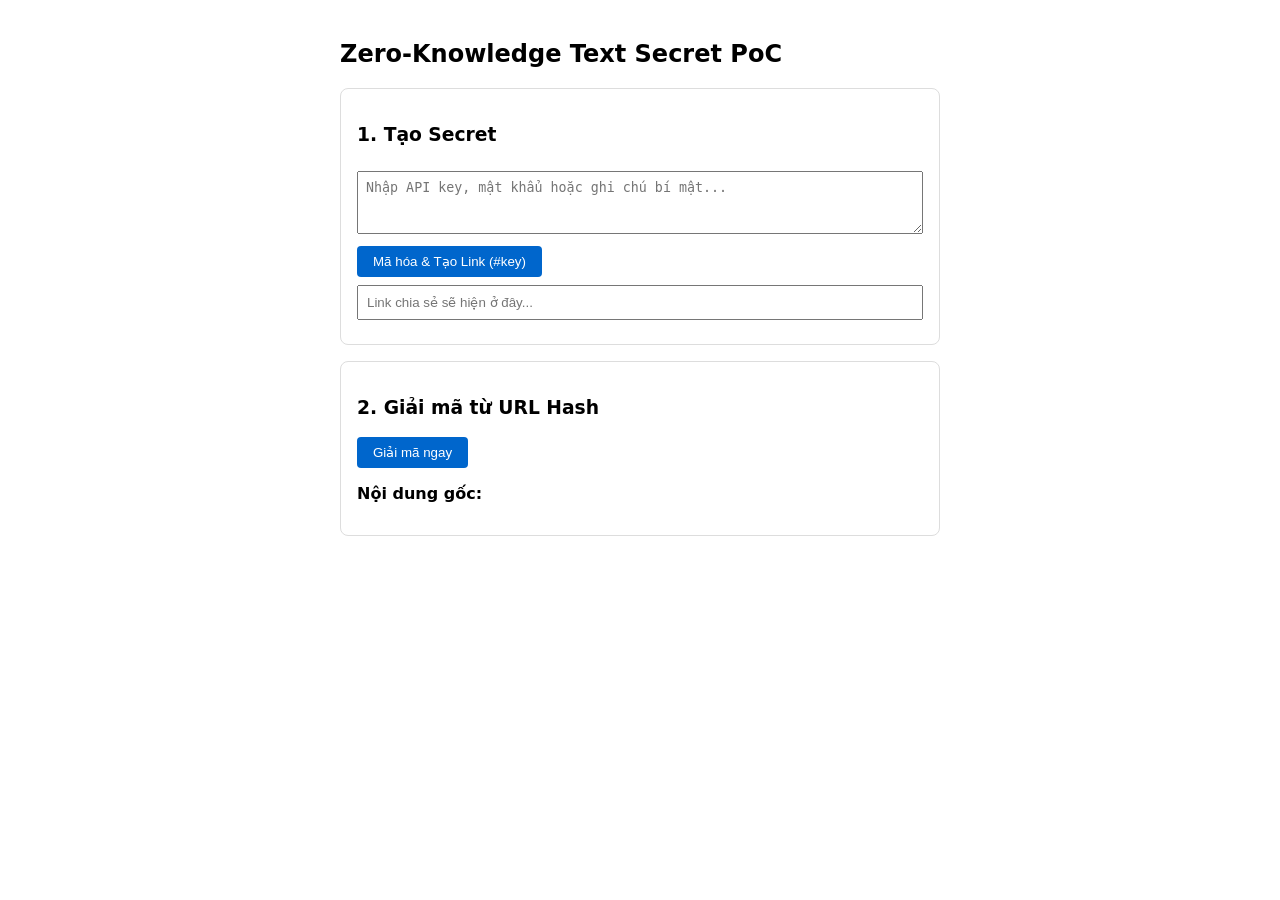
==== poc-week1/index.html @ bb586ab2 "feat(week1): add client-side AES-256-GCM text encryption PoC" ====
<!DOCTYPE html>
<html lang="vi">

<head>
    <meta charset="UTF-8">
    <title>ZK-Vault PoC Week 1 - Text Secret</title>
    <style>
        body {
            font-family: system-ui, sans-serif;
            max-width: 600px;
            margin: 40px auto;
            padding: 0 16px;
        }

        textarea,
        input {
            width: 100%;
            padding: 8px;
            margin: 8px 0;
            box-sizing: border-box;
        }

        button {
            padding: 8px 16px;
            cursor: pointer;
            background: #0066cc;
            color: #fff;
            border: none;
            border-radius: 4px;
        }

        .card {
            border: 1px solid #ddd;
            padding: 16px;
            border-radius: 8px;
            margin-bottom: 16px;
        }
    </style>
</head>

<body>
    <h2>Zero-Knowledge Text Secret PoC</h2>

    <div class="card">
        <h3>1. Tạo Secret</h3>
        <textarea id="secretInput" rows="3" placeholder="Nhập API key, mật khẩu hoặc ghi chú bí mật..."></textarea>
        <button onclick="encryptText()">Mã hóa & Tạo Link (#key)</button>
        <input type="text" id="shareLink" readonly placeholder="Link chia sẻ sẽ hiện ở đây..." />
    </div>

    <div class="card">
        <h3>2. Giải mã từ URL Hash</h3>
        <button onclick="decryptText()">Giải mã ngay</button>
        <p><strong>Nội dung gốc:</strong> <span id="decryptedOutput" style="color: green; font-weight: bold;"></span>
        </p>
    </div>

    <script>
        let serverCiphertextMock = null; // Giả lập bản mã lưu trên server

        const toBase64Url = (buf) => btoa(String.fromCharCode(...new Uint8Array(buf)))
            .replace(/\+/g, '-').replace(/\//g, '_').replace(/=+$/, '');

        const fromBase64Url = (str) => {
            let b64 = str.replace(/-/g, '+').replace(/_/g, '/');
            while (b64.length % 4) b64 += '=';
            return Uint8Array.from(atob(b64), c => c.charCodeAt(0)).buffer;
        };

        async function encryptText() {
            const text = document.getElementById('secretInput').value;
            if (!text) return alert('Hãy nhập chuỗi cần mã hóa!');

            const encoded = new TextEncoder().encode(text);
            const key = await crypto.subtle.generateKey({ name: 'AES-GCM', length: 256 }, true, ['encrypt', 'decrypt']);
            const iv = crypto.getRandomValues(new Uint8Array(12));
            const ciphertext = await crypto.subtle.encrypt({ name: 'AES-GCM', iv }, key, encoded);

            // Gộp [12B IV + Ciphertext]
            const combined = new Uint8Array(iv.length + ciphertext.byteLength);
            combined.set(iv, 0);
            combined.set(new Uint8Array(ciphertext), iv.length);
            serverCiphertextMock = combined.buffer;

            const rawKey = await crypto.subtle.exportKey('raw', key);
            const keyHash = toBase64Url(rawKey);

            window.location.hash = keyHash;
            document.getElementById('shareLink').value = window.location.href;
        }

        async function decryptText() {
            if (!serverCiphertextMock) return alert('Chưa có bản mã!');
            const keyHash = window.location.hash.substring(1);
            if (!keyHash) return alert('Không tìm thấy key trên URL hash!');

            try {
                const key = await crypto.subtle.importKey('raw', fromBase64Url(keyHash), { name: 'AES-GCM' }, false, ['decrypt']);
                const data = new Uint8Array(serverCiphertextMock);
                const iv = data.slice(0, 12);
                const ciphertext = data.slice(12);

                const decrypted = await crypto.subtle.decrypt({ name: 'AES-GCM', iv }, key, ciphertext);
                document.getElementById('decryptedOutput').textContent = new TextDecoder().decode(decrypted);
            } catch (e) {
                alert('Giải mã thất bại! Key trên URL đã bị sai.');
            }
        }
    </script>
</body>

</html>
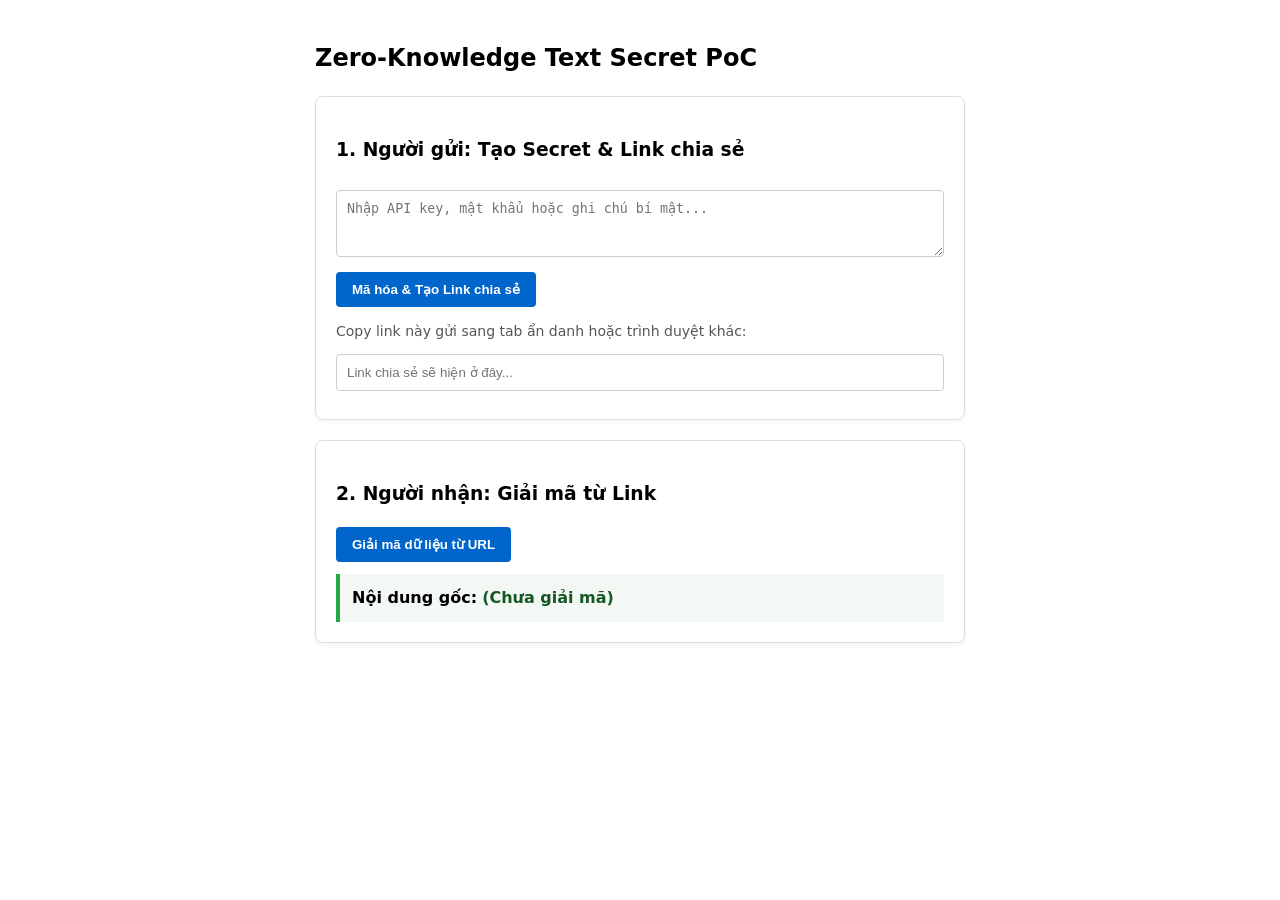
==== commit a5dfeb91: "feat(week1): support standalone shareable URL with ciphertext payload" ====
--- a/poc-week1/index.html
+++ b/poc-week1/index.html
@@ -7,33 +7,50 @@
     <style>
         body {
             font-family: system-ui, sans-serif;
-            max-width: 600px;
+            max-width: 650px;
             margin: 40px auto;
             padding: 0 16px;
+            line-height: 1.5;
         }
 
         textarea,
         input {
             width: 100%;
-            padding: 8px;
+            padding: 10px;
             margin: 8px 0;
             box-sizing: border-box;
+            border: 1px solid #ccc;
+            border-radius: 4px;
         }
 
         button {
-            padding: 8px 16px;
+            padding: 10px 16px;
             cursor: pointer;
             background: #0066cc;
             color: #fff;
             border: none;
             border-radius: 4px;
+            font-weight: 600;
+        }
+
+        button:hover {
+            background: #0052a3;
         }
 
         .card {
             border: 1px solid #ddd;
-            padding: 16px;
+            padding: 20px;
             border-radius: 8px;
-            margin-bottom: 16px;
+            margin-bottom: 20px;
+            box-shadow: 0 2px 4px rgba(0, 0, 0, 0.05);
+        }
+
+        .result-box {
+            background: #f4f8f4;
+            border-left: 4px solid #28a745;
+            padding: 12px;
+            margin-top: 12px;
+            word-break: break-all;
         }
     </style>
 </head>
@@ -42,22 +59,25 @@
     <h2>Zero-Knowledge Text Secret PoC</h2>
 
     <div class="card">
-        <h3>1. Tạo Secret</h3>
+        <h3>1. Người gửi: Tạo Secret & Link chia sẻ</h3>
         <textarea id="secretInput" rows="3" placeholder="Nhập API key, mật khẩu hoặc ghi chú bí mật..."></textarea>
-        <button onclick="encryptText()">Mã hóa & Tạo Link (#key)</button>
-        <input type="text" id="shareLink" readonly placeholder="Link chia sẻ sẽ hiện ở đây..." />
+        <button onclick="encryptText()">Mã hóa & Tạo Link chia sẻ</button>
+        <p style="margin-bottom: 4px; font-size: 14px; color: #555;">Copy link này gửi sang tab ẩn danh hoặc trình duyệt
+            khác:</p>
+        <input type="text" id="shareLink" readonly placeholder="Link chia sẻ sẽ hiện ở đây..."
+            onclick="this.select()" />
     </div>
 
     <div class="card">
-        <h3>2. Giải mã từ URL Hash</h3>
-        <button onclick="decryptText()">Giải mã ngay</button>
-        <p><strong>Nội dung gốc:</strong> <span id="decryptedOutput" style="color: green; font-weight: bold;"></span>
-        </p>
+        <h3>2. Người nhận: Giải mã từ Link</h3>
+        <button onclick="decryptFromUrl()">Giải mã dữ liệu từ URL</button>
+        <div class="result-box">
+            <strong>Nội dung gốc:</strong> <span id="decryptedOutput" style="color: #155724; font-weight: bold;">(Chưa
+                giải mã)</span>
+        </div>
     </div>
 
     <script>
-        let serverCiphertextMock = null; // Giả lập bản mã lưu trên server
-
         const toBase64Url = (buf) => btoa(String.fromCharCode(...new Uint8Array(buf)))
             .replace(/\+/g, '-').replace(/\//g, '_').replace(/=+$/, '');
 
@@ -76,36 +96,53 @@
             const iv = crypto.getRandomValues(new Uint8Array(12));
             const ciphertext = await crypto.subtle.encrypt({ name: 'AES-GCM', iv }, key, encoded);
 
-            // Gộp [12B IV + Ciphertext]
+            // Đóng gói [12B IV + Ciphertext]
             const combined = new Uint8Array(iv.length + ciphertext.byteLength);
             combined.set(iv, 0);
             combined.set(new Uint8Array(ciphertext), iv.length);
-            serverCiphertextMock = combined.buffer;
 
+            const payloadB64 = toBase64Url(combined.buffer);
             const rawKey = await crypto.subtle.exportKey('raw', key);
-            const keyHash = toBase64Url(rawKey);
+            const keyB64 = toBase64Url(rawKey);
 
-            window.location.hash = keyHash;
-            document.getElementById('shareLink').value = window.location.href;
+            // Tạo URL hoàn chỉnh chứa cả ?payload (bản mã) và #key (khóa giải mã)
+            const baseUrl = window.location.origin + window.location.pathname;
+            const fullShareUrl = `${baseUrl}?payload=${payloadB64}#${keyB64}`;
+
+            document.getElementById('shareLink').value = fullShareUrl;
+            window.history.replaceState(null, '', `?payload=${payloadB64}#${keyB64}`);
         }
 
-        async function decryptText() {
-            if (!serverCiphertextMock) return alert('Chưa có bản mã!');
-            const keyHash = window.location.hash.substring(1);
-            if (!keyHash) return alert('Không tìm thấy key trên URL hash!');
+        async function decryptFromUrl() {
+            const params = new URLSearchParams(window.location.search);
+            const payloadB64 = params.get('payload');
+            const keyB64 = window.location.hash.substring(1);
+
+            if (!payloadB64 || !keyB64) {
+                return alert('URL chưa có đủ bản mã (?payload=...) hoặc khóa giải mã (#key)!');
+            }
 
             try {
-                const key = await crypto.subtle.importKey('raw', fromBase64Url(keyHash), { name: 'AES-GCM' }, false, ['decrypt']);
-                const data = new Uint8Array(serverCiphertextMock);
-                const iv = data.slice(0, 12);
-                const ciphertext = data.slice(12);
+                const key = await crypto.subtle.importKey('raw', fromBase64Url(keyB64), { name: 'AES-GCM' }, false, ['decrypt']);
+                const combined = new Uint8Array(fromBase64Url(payloadB64));
+                const iv = combined.slice(0, 12);
+                const ciphertext = combined.slice(12);
 
                 const decrypted = await crypto.subtle.decrypt({ name: 'AES-GCM', iv }, key, ciphertext);
                 document.getElementById('decryptedOutput').textContent = new TextDecoder().decode(decrypted);
             } catch (e) {
-                alert('Giải mã thất bại! Key trên URL đã bị sai.');
+                document.getElementById('decryptedOutput').textContent = 'Lỗi: Sai khóa hoặc bản mã đã bị can thiệp!';
+                document.getElementById('decryptedOutput').style.color = 'red';
             }
         }
+
+        // Tự động giải mã ngay khi người nhận mở link có sẵn payload và hash
+        window.addEventListener('DOMContentLoaded', () => {
+            const params = new URLSearchParams(window.location.search);
+            if (params.get('payload') && window.location.hash.length > 1) {
+                decryptFromUrl();
+            }
+        });
     </script>
 </body>
 
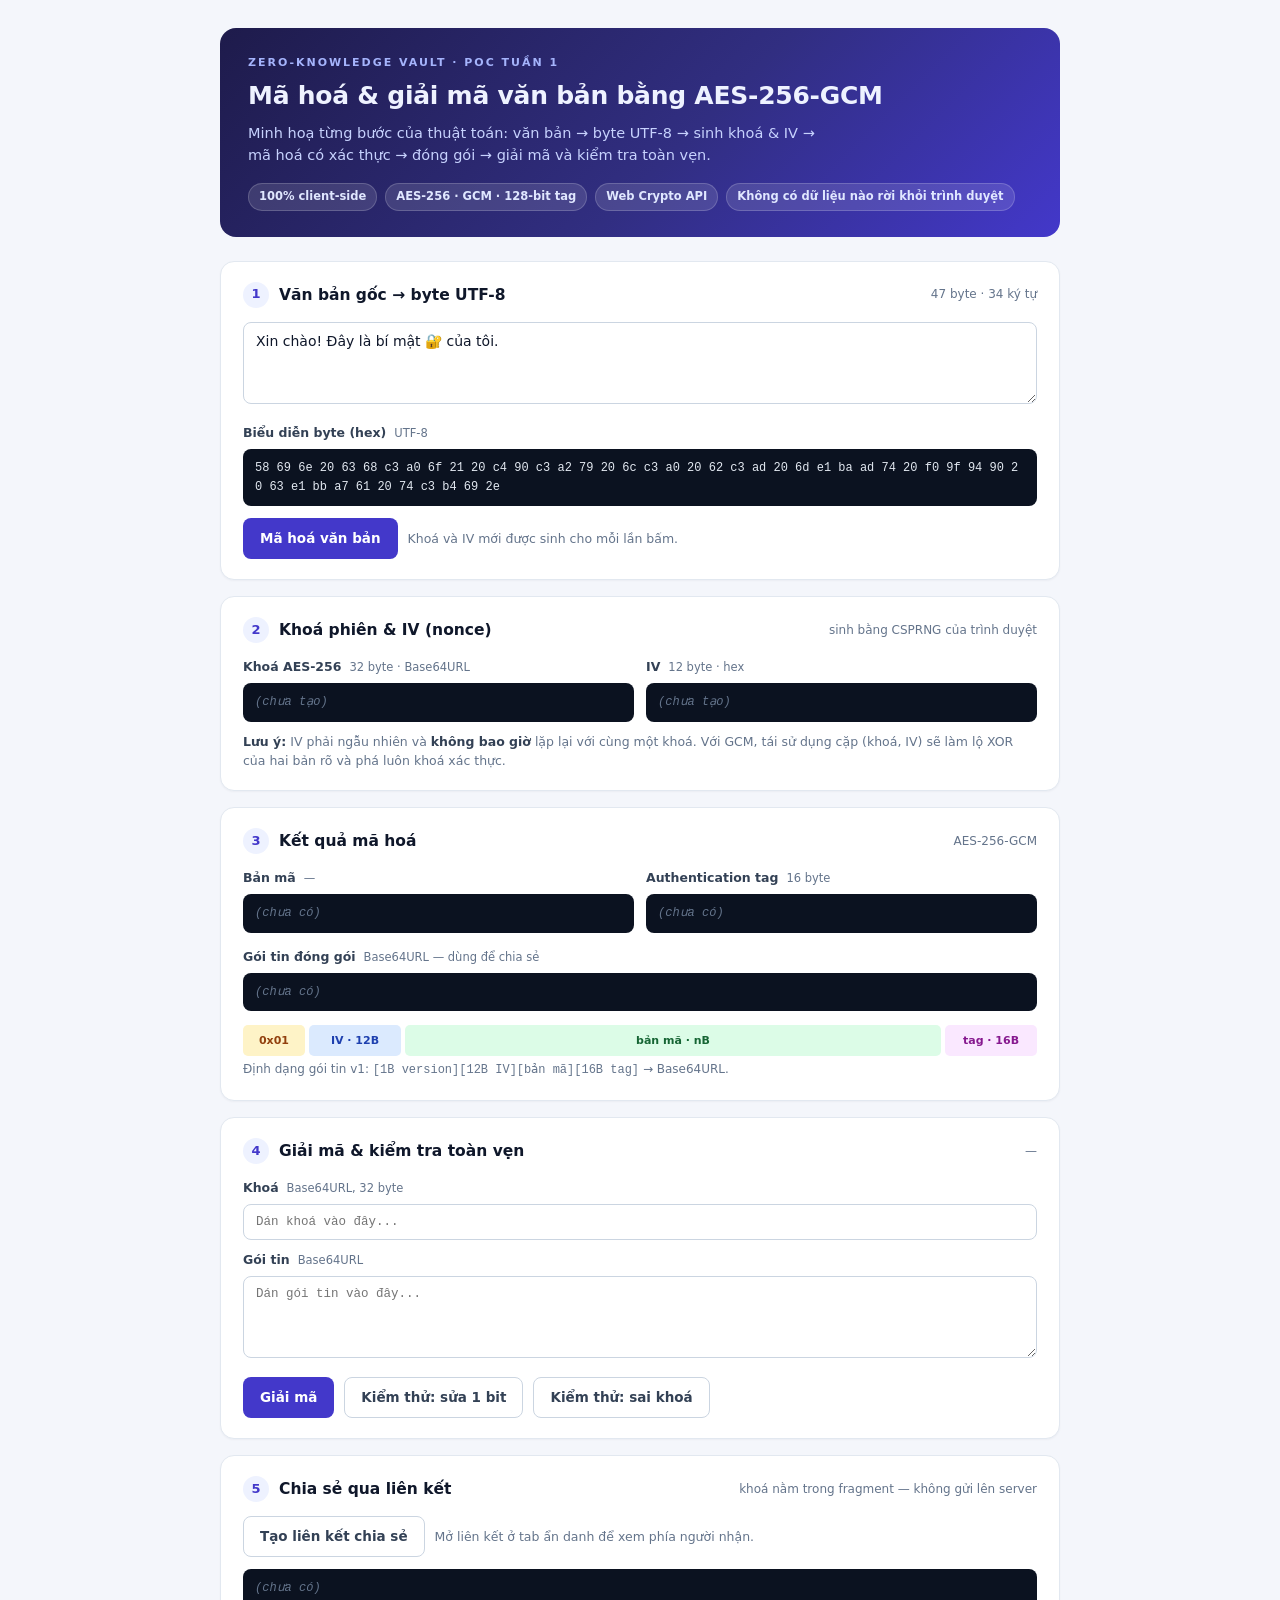
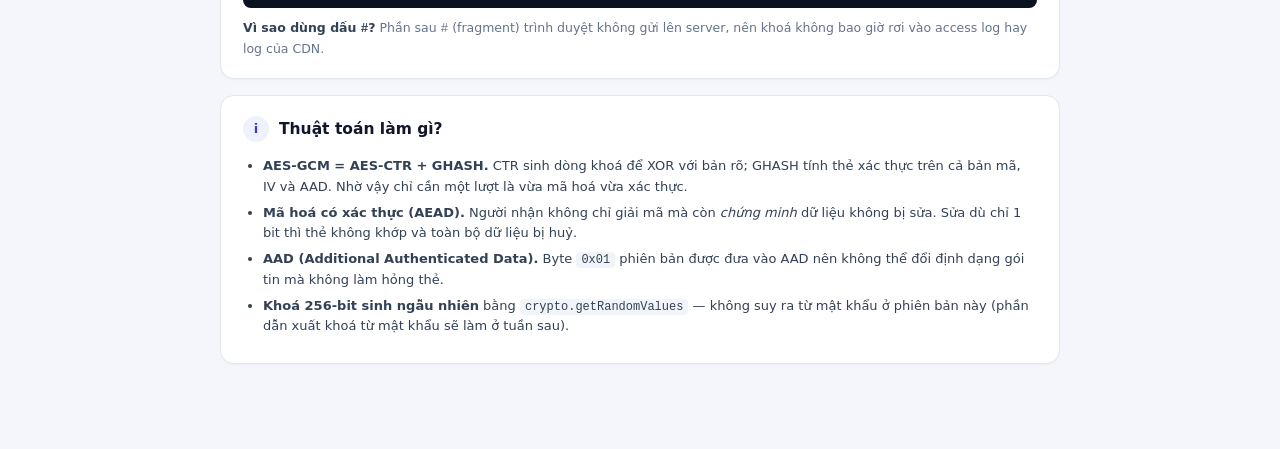
==== commit e03946fb: "chore: snapshot truoc khi lam moi du an" ====
--- a/poc-week1/index.html
+++ b/poc-week1/index.html
@@ -3,147 +3,850 @@
 
 <head>
     <meta charset="UTF-8">
-    <title>ZK-Vault PoC Week 1 - Text Secret</title>
+    <meta name="viewport" content="width=device-width, initial-scale=1">
+    <meta name="referrer" content="no-referrer">
+    <title>ZK-Vault — PoC tuần 1: mã hoá văn bản bằng AES-256-GCM</title>
     <style>
+        * {
+            box-sizing: border-box;
+        }
+
         body {
-            font-family: system-ui, sans-serif;
-            max-width: 650px;
-            margin: 40px auto;
-            padding: 0 16px;
-            line-height: 1.5;
-        }
-
+            margin: 0;
+            font-family: system-ui, -apple-system, "Segoe UI", Roboto, sans-serif;
+            background: #f4f6fb;
+            color: #0f172a;
+            line-height: 1.55;
+        }
+
+        .wrap {
+            max-width: 880px;
+            margin: 0 auto;
+            padding: 28px 20px 72px;
+        }
+
+        /* ---------- hero ---------- */
+        .hero {
+            background: linear-gradient(135deg, #1e1b4b 0%, #312e81 55%, #4338ca 100%);
+            color: #eef2ff;
+            border-radius: 16px;
+            padding: 26px 28px;
+            margin-bottom: 24px;
+        }
+
+        .hero .brand {
+            font-size: 11px;
+            letter-spacing: .18em;
+            text-transform: uppercase;
+            color: #a5b4fc;
+            font-weight: 700;
+        }
+
+        .hero h1 {
+            margin: 6px 0 6px;
+            font-size: 25px;
+            letter-spacing: -.01em;
+        }
+
+        .hero p {
+            margin: 0;
+            color: #c7d2fe;
+            font-size: 14.5px;
+            max-width: 62ch;
+        }
+
+        .chips {
+            display: flex;
+            flex-wrap: wrap;
+            gap: 8px;
+            margin-top: 16px;
+        }
+
+        .chip {
+            font-size: 11.5px;
+            font-weight: 600;
+            padding: 4px 10px;
+            border-radius: 999px;
+            background: rgba(255, 255, 255, .12);
+            border: 1px solid rgba(255, 255, 255, .18);
+            color: #e0e7ff;
+        }
+
+        /* ---------- card ---------- */
+        .card {
+            background: #fff;
+            border: 1px solid #e2e8f0;
+            border-radius: 14px;
+            padding: 20px 22px;
+            margin-bottom: 16px;
+            box-shadow: 0 1px 2px rgba(15, 23, 42, .04);
+        }
+
+        .card-head {
+            display: flex;
+            align-items: center;
+            gap: 10px;
+            margin-bottom: 14px;
+        }
+
+        .num {
+            flex: 0 0 auto;
+            width: 26px;
+            height: 26px;
+            border-radius: 50%;
+            background: #eef2ff;
+            color: #4338ca;
+            font-size: 13px;
+            font-weight: 700;
+            display: grid;
+            place-items: center;
+        }
+
+        .card-head h2 {
+            margin: 0;
+            font-size: 15.5px;
+            font-weight: 650;
+        }
+
+        .card-head .hint {
+            margin-left: auto;
+            font-size: 12px;
+            color: #64748b;
+        }
+
+        /* ---------- form ---------- */
         textarea,
-        input {
+        input[type="text"] {
             width: 100%;
-            padding: 10px;
-            margin: 8px 0;
-            box-sizing: border-box;
-            border: 1px solid #ccc;
+            padding: 10px 12px;
+            border: 1px solid #cbd5e1;
+            border-radius: 8px;
+            font-size: 14px;
+            font-family: inherit;
+            background: #fff;
+            color: inherit;
+        }
+
+        textarea {
+            resize: vertical;
+            min-height: 82px;
+        }
+
+        input.mono,
+        textarea.mono {
+            font-family: ui-monospace, "Cascadia Code", Consolas, monospace;
+            font-size: 12.5px;
+        }
+
+        textarea:focus,
+        input:focus {
+            outline: 2px solid #a5b4fc;
+            outline-offset: 1px;
+            border-color: #6366f1;
+        }
+
+        .row {
+            display: flex;
+            flex-wrap: wrap;
+            gap: 10px;
+            align-items: center;
+            margin-top: 12px;
+        }
+
+        button {
+            font: inherit;
+            font-weight: 600;
+            font-size: 13.5px;
+            padding: 9px 16px;
+            border-radius: 8px;
+            border: 1px solid transparent;
+            cursor: pointer;
+            transition: background .15s, border-color .15s;
+        }
+
+        button.primary {
+            background: #4338ca;
+            color: #fff;
+        }
+
+        button.primary:hover {
+            background: #3730a3;
+        }
+
+        button.ghost {
+            background: #fff;
+            color: #334155;
+            border-color: #cbd5e1;
+        }
+
+        button.ghost:hover {
+            background: #f8fafc;
+            border-color: #94a3b8;
+        }
+
+        button.danger {
+            background: #fff;
+            color: #b91c1c;
+            border-color: #fecaca;
+        }
+
+        button.danger:hover {
+            background: #fef2f2;
+        }
+
+        button:disabled {
+            opacity: .5;
+            cursor: not-allowed;
+        }
+
+        /* ---------- data blocks ---------- */
+        .grid2 {
+            display: grid;
+            grid-template-columns: 1fr 1fr;
+            gap: 12px;
+        }
+
+        @media (max-width: 640px) {
+            .grid2 {
+                grid-template-columns: 1fr;
+            }
+        }
+
+        .field-label {
+            display: flex;
+            align-items: baseline;
+            gap: 8px;
+            font-size: 12.5px;
+            font-weight: 650;
+            color: #334155;
+            margin-bottom: 6px;
+        }
+
+        .meta {
+            font-weight: 500;
+            color: #64748b;
+            font-size: 11.5px;
+        }
+
+        .data {
+            background: #0b1220;
+            color: #e2e8f0;
+            border-radius: 8px;
+            padding: 10px 12px;
+            font-family: ui-monospace, "Cascadia Code", Consolas, monospace;
+            font-size: 12px;
+            word-break: break-all;
+            max-height: 130px;
+            overflow: auto;
+            min-height: 38px;
+            cursor: text;
+            user-select: all;
+        }
+
+        .data.empty {
+            color: #64748b;
+            font-style: italic;
+            user-select: none;
+        }
+
+        .data.small {
+            max-height: 72px;
+        }
+
+        /* ---------- layout diagram ---------- */
+        .diagram {
+            display: flex;
+            gap: 4px;
+            margin: 14px 0 4px;
+            font-size: 11px;
+            font-weight: 650;
+        }
+
+        .diagram div {
+            padding: 7px 9px;
+            border-radius: 5px;
+            white-space: nowrap;
+            overflow: hidden;
+            text-overflow: ellipsis;
+        }
+
+        .seg-ver {
+            background: #fef3c7;
+            color: #92400e;
+            flex: 0 0 62px;
+            text-align: center;
+        }
+
+        .seg-iv {
+            background: #dbeafe;
+            color: #1e40af;
+            flex: 0 0 92px;
+            text-align: center;
+        }
+
+        .seg-ct {
+            background: #dcfce7;
+            color: #166534;
+            flex: 1 1 auto;
+            text-align: center;
+        }
+
+        .seg-tag {
+            background: #fae8ff;
+            color: #86198f;
+            flex: 0 0 92px;
+            text-align: center;
+        }
+
+        .diagram-caption {
+            font-size: 12px;
+            color: #64748b;
+            margin: 0;
+        }
+
+        /* ---------- status ---------- */
+        .status {
+            margin-top: 12px;
+            padding: 10px 13px;
+            border-radius: 8px;
+            font-size: 13px;
+            border: 1px solid;
+            white-space: pre-wrap;
+            word-break: break-word;
+        }
+
+        .status.hidden {
+            display: none;
+        }
+
+        .status.ok {
+            background: #f0fdf4;
+            border-color: #bbf7d0;
+            color: #166534;
+        }
+
+        .status.err {
+            background: #fef2f2;
+            border-color: #fecaca;
+            color: #991b1b;
+        }
+
+        .status.info {
+            background: #f8fafc;
+            border-color: #e2e8f0;
+            color: #475569;
+        }
+
+        .status code {
+            font-family: ui-monospace, Consolas, monospace;
+            font-size: 12.5px;
+        }
+
+        /* ---------- result ---------- */
+        .result {
+            margin-top: 12px;
+            border: 1px solid #bbf7d0;
+            background: #f0fdf4;
+            border-radius: 8px;
+            padding: 12px 14px;
+        }
+
+        .result .result-label {
+            font-size: 11.5px;
+            font-weight: 700;
+            letter-spacing: .06em;
+            text-transform: uppercase;
+            color: #15803d;
+        }
+
+        .result .result-value {
+            font-size: 15px;
+            color: #14532d;
+            margin-top: 4px;
+            white-space: pre-wrap;
+            word-break: break-word;
+        }
+
+        .banner {
+            background: #fffbeb;
+            border: 1px solid #fde68a;
+            color: #92400e;
+            border-radius: 10px;
+            padding: 12px 14px;
+            font-size: 13px;
+            margin-bottom: 16px;
+        }
+
+        .note {
+            font-size: 12.5px;
+            color: #64748b;
+            margin: 10px 0 0;
+        }
+
+        .note b {
+            color: #334155;
+        }
+
+        ul.tech {
+            margin: 8px 0 0;
+            padding-left: 20px;
+            font-size: 13px;
+            color: #334155;
+        }
+
+        ul.tech li {
+            margin-bottom: 6px;
+        }
+
+        ul.tech code {
+            background: #f1f5f9;
+            padding: 1px 5px;
             border-radius: 4px;
-        }
-
-        button {
-            padding: 10px 16px;
-            cursor: pointer;
-            background: #0066cc;
-            color: #fff;
-            border: none;
-            border-radius: 4px;
-            font-weight: 600;
-        }
-
-        button:hover {
-            background: #0052a3;
-        }
-
-        .card {
-            border: 1px solid #ddd;
-            padding: 20px;
-            border-radius: 8px;
-            margin-bottom: 20px;
-            box-shadow: 0 2px 4px rgba(0, 0, 0, 0.05);
-        }
-
-        .result-box {
-            background: #f4f8f4;
-            border-left: 4px solid #28a745;
-            padding: 12px;
-            margin-top: 12px;
-            word-break: break-all;
+            font-size: 12px;
         }
     </style>
 </head>
 
 <body>
-    <h2>Zero-Knowledge Text Secret PoC</h2>
-
-    <div class="card">
-        <h3>1. Người gửi: Tạo Secret & Link chia sẻ</h3>
-        <textarea id="secretInput" rows="3" placeholder="Nhập API key, mật khẩu hoặc ghi chú bí mật..."></textarea>
-        <button onclick="encryptText()">Mã hóa & Tạo Link chia sẻ</button>
-        <p style="margin-bottom: 4px; font-size: 14px; color: #555;">Copy link này gửi sang tab ẩn danh hoặc trình duyệt
-            khác:</p>
-        <input type="text" id="shareLink" readonly placeholder="Link chia sẻ sẽ hiện ở đây..."
-            onclick="this.select()" />
+    <div class="wrap">
+
+        <header class="hero">
+            <div class="brand">Zero-Knowledge Vault · PoC tuần 1</div>
+            <h1>Mã hoá &amp; giải mã văn bản bằng AES-256-GCM</h1>
+            <p>Minh hoạ từng bước của thuật toán: văn bản → byte UTF-8 → sinh khoá &amp; IV → mã hoá có xác
+                thực → đóng gói → giải mã và kiểm tra toàn vẹn.</p>
+            <div class="chips">
+                <span class="chip">100% client-side</span>
+                <span class="chip">AES-256 · GCM · 128-bit tag</span>
+                <span class="chip">Web Crypto API</span>
+                <span class="chip">Không có dữ liệu nào rời khỏi trình duyệt</span>
+            </div>
+        </header>
+
+        <div class="banner" id="envBanner" style="display:none"></div>
+
+        <!-- ============ BƯỚC 1 ============ -->
+        <section class="card">
+            <div class="card-head">
+                <span class="num">1</span>
+                <h2>Văn bản gốc → byte UTF-8</h2>
+                <span class="hint" id="plainMeta">—</span>
+            </div>
+
+            <textarea id="plainInput" spellcheck="false"
+                placeholder="Nhập văn bản cần mã hoá...">Xin chào! Đây là bí mật 🔐 của tôi.</textarea>
+
+            <div style="margin-top:12px">
+                <div class="field-label">Biểu diễn byte (hex) <span class="meta">UTF-8</span></div>
+                <div class="data small empty" id="plainHex">— chưa có dữ liệu —</div>
+            </div>
+
+            <div class="row">
+                <button class="primary" id="encryptBtn">Mã hoá văn bản</button>
+                <span class="note" style="margin:0">Khoá và IV mới được sinh cho mỗi lần bấm.</span>
+            </div>
+            <div class="status hidden" id="encryptStatus"></div>
+        </section>
+
+        <!-- ============ BƯỚC 2 ============ -->
+        <section class="card">
+            <div class="card-head">
+                <span class="num">2</span>
+                <h2>Khoá phiên &amp; IV (nonce)</h2>
+                <span class="hint">sinh bằng CSPRNG của trình duyệt</span>
+            </div>
+
+            <div class="grid2">
+                <div>
+                    <div class="field-label">Khoá AES-256 <span class="meta">32 byte · Base64URL</span></div>
+                    <div class="data small empty" id="keyOut">(chưa tạo)</div>
+                </div>
+                <div>
+                    <div class="field-label">IV <span class="meta">12 byte · hex</span></div>
+                    <div class="data small empty" id="ivOut">(chưa tạo)</div>
+                </div>
+            </div>
+
+            <p class="note"><b>Lưu ý:</b> IV phải ngẫu nhiên và <b>không bao giờ</b> lặp lại với cùng một khoá.
+                Với GCM, tái sử dụng cặp (khoá, IV) sẽ làm lộ XOR của hai bản rõ và phá luôn khoá xác thực.</p>
+        </section>
+
+        <!-- ============ BƯỚC 3 ============ -->
+        <section class="card">
+            <div class="card-head">
+                <span class="num">3</span>
+                <h2>Kết quả mã hoá</h2>
+                <span class="hint">AES-256-GCM</span>
+            </div>
+
+            <div class="grid2">
+                <div>
+                    <div class="field-label">Bản mã <span class="meta" id="ctMeta">—</span></div>
+                    <div class="data empty" id="ctOut">(chưa có)</div>
+                </div>
+                <div>
+                    <div class="field-label">Authentication tag <span class="meta">16 byte</span></div>
+                    <div class="data empty" id="tagOut">(chưa có)</div>
+                </div>
+            </div>
+
+            <div class="field-label" style="margin-top:14px">Gói tin đóng gói <span class="meta">Base64URL — dùng
+                    để chia sẻ</span></div>
+            <div class="data empty" id="packedOut">(chưa có)</div>
+
+            <div class="diagram">
+                <div class="seg-ver">0x01</div>
+                <div class="seg-iv">IV · 12B</div>
+                <div class="seg-ct" id="diagramCt">bản mã · nB</div>
+                <div class="seg-tag">tag · 16B</div>
+            </div>
+            <p class="diagram-caption">Định dạng gói tin v1: <code>[1B version][12B IV][bản mã][16B tag]</code> → Base64URL.</p>
+        </section>
+
+        <!-- ============ BƯỚC 4 ============ -->
+        <section class="card">
+            <div class="card-head">
+                <span class="num">4</span>
+                <h2>Giải mã &amp; kiểm tra toàn vẹn</h2>
+                <span class="hint" id="decryptHint">—</span>
+            </div>
+
+            <div class="field-label">Khoá <span class="meta">Base64URL, 32 byte</span></div>
+            <input type="text" id="keyIn" class="mono" spellcheck="false" placeholder="Dán khoá vào đây...">
+
+            <div class="field-label" style="margin-top:10px">Gói tin <span class="meta">Base64URL</span></div>
+            <textarea id="packedIn" class="mono" rows="2" spellcheck="false"
+                placeholder="Dán gói tin vào đây..."></textarea>
+
+            <div class="row">
+                <button class="primary" id="decryptBtn">Giải mã</button>
+                <button class="ghost" id="tamperBtn">Kiểm thử: sửa 1 bit</button>
+                <button class="ghost" id="wrongKeyBtn">Kiểm thử: sai khoá</button>
+            </div>
+
+            <div class="result" id="resultBox" style="display:none">
+                <div class="result-label" id="resultLabel">Văn bản giải mã</div>
+                <div class="result-value" id="resultValue"></div>
+            </div>
+
+            <div class="status hidden" id="decryptStatus"></div>
+        </section>
+
+        <!-- ============ BƯỚC 5 ============ -->
+        <section class="card">
+            <div class="card-head">
+                <span class="num">5</span>
+                <h2>Chia sẻ qua liên kết</h2>
+                <span class="hint">khoá nằm trong fragment — không gửi lên server</span>
+            </div>
+
+            <div class="row" style="margin-top:0">
+                <button class="ghost" id="linkBtn">Tạo liên kết chia sẻ</button>
+                <span class="note" style="margin:0">Mở liên kết ở tab ẩn danh để xem phía người nhận.</span>
+            </div>
+
+            <div class="data empty" id="linkOut" style="margin-top:12px; max-height:96px">(chưa có)</div>
+            <p class="note"><b>Vì sao dùng dấu <code>#</code>?</b> Phần sau <code>#</code> (fragment) trình duyệt
+                không gửi lên server, nên khoá không bao giờ rơi vào access log hay log của CDN.</p>
+        </section>
+
+        <!-- ============ GHI CHÚ KỸ THUẬT ============ -->
+        <section class="card">
+            <div class="card-head">
+                <span class="num">i</span>
+                <h2>Thuật toán làm gì?</h2>
+            </div>
+            <ul class="tech">
+                <li><b>AES-GCM = AES-CTR + GHASH.</b> CTR sinh dòng khoá để XOR với bản rõ; GHASH tính thẻ xác
+                    thực trên cả bản mã, IV và AAD. Nhờ vậy chỉ cần một lượt là vừa mã hoá vừa xác thực.</li>
+                <li><b>Mã hoá có xác thực (AEAD).</b> Người nhận không chỉ giải mã mà còn <i>chứng minh</i> dữ
+                    liệu không bị sửa. Sửa dù chỉ 1 bit thì thẻ không khớp và toàn bộ dữ liệu bị huỷ.</li>
+                <li><b>AAD (Additional Authenticated Data).</b> Byte <code>0x01</code> phiên bản được đưa vào AAD
+                    nên không thể đổi định dạng gói tin mà không làm hỏng thẻ.</li>
+                <li><b>Khoá 256-bit sinh ngẫu nhiên</b> bằng <code>crypto.getRandomValues</code> — không suy ra
+                    từ mật khẩu ở phiên bản này (phần dẫn xuất khoá từ mật khẩu sẽ làm ở tuần sau).</li>
+            </ul>
+        </section>
+
     </div>
 
-    <div class="card">
-        <h3>2. Người nhận: Giải mã từ Link</h3>
-        <button onclick="decryptFromUrl()">Giải mã dữ liệu từ URL</button>
-        <div class="result-box">
-            <strong>Nội dung gốc:</strong> <span id="decryptedOutput" style="color: #155724; font-weight: bold;">(Chưa
-                giải mã)</span>
-        </div>
-    </div>
-
+    <script src="crypto.js"></script>
     <script>
-        const toBase64Url = (buf) => btoa(String.fromCharCode(...new Uint8Array(buf)))
-            .replace(/\+/g, '-').replace(/\//g, '_').replace(/=+$/, '');
-
-        const fromBase64Url = (str) => {
-            let b64 = str.replace(/-/g, '+').replace(/_/g, '/');
-            while (b64.length % 4) b64 += '=';
-            return Uint8Array.from(atob(b64), c => c.charCodeAt(0)).buffer;
-        };
-
-        async function encryptText() {
-            const text = document.getElementById('secretInput').value;
-            if (!text) return alert('Hãy nhập chuỗi cần mã hóa!');
-
-            const encoded = new TextEncoder().encode(text);
-            const key = await crypto.subtle.generateKey({ name: 'AES-GCM', length: 256 }, true, ['encrypt', 'decrypt']);
-            const iv = crypto.getRandomValues(new Uint8Array(12));
-            const ciphertext = await crypto.subtle.encrypt({ name: 'AES-GCM', iv }, key, encoded);
-
-            // Đóng gói [12B IV + Ciphertext]
-            const combined = new Uint8Array(iv.length + ciphertext.byteLength);
-            combined.set(iv, 0);
-            combined.set(new Uint8Array(ciphertext), iv.length);
-
-            const payloadB64 = toBase64Url(combined.buffer);
-            const rawKey = await crypto.subtle.exportKey('raw', key);
-            const keyB64 = toBase64Url(rawKey);
-
-            // Tạo URL hoàn chỉnh chứa cả ?payload (bản mã) và #key (khóa giải mã)
-            const baseUrl = window.location.origin + window.location.pathname;
-            const fullShareUrl = `${baseUrl}?payload=${payloadB64}#${keyB64}`;
-
-            document.getElementById('shareLink').value = fullShareUrl;
-            window.history.replaceState(null, '', `?payload=${payloadB64}#${keyB64}`);
-        }
-
-        async function decryptFromUrl() {
-            const params = new URLSearchParams(window.location.search);
-            const payloadB64 = params.get('payload');
-            const keyB64 = window.location.hash.substring(1);
-
-            if (!payloadB64 || !keyB64) {
-                return alert('URL chưa có đủ bản mã (?payload=...) hoặc khóa giải mã (#key)!');
-            }
-
-            try {
-                const key = await crypto.subtle.importKey('raw', fromBase64Url(keyB64), { name: 'AES-GCM' }, false, ['decrypt']);
-                const combined = new Uint8Array(fromBase64Url(payloadB64));
-                const iv = combined.slice(0, 12);
-                const ciphertext = combined.slice(12);
-
-                const decrypted = await crypto.subtle.decrypt({ name: 'AES-GCM', iv }, key, ciphertext);
-                document.getElementById('decryptedOutput').textContent = new TextDecoder().decode(decrypted);
-            } catch (e) {
-                document.getElementById('decryptedOutput').textContent = 'Lỗi: Sai khóa hoặc bản mã đã bị can thiệp!';
-                document.getElementById('decryptedOutput').style.color = 'red';
-            }
-        }
-
-        // Tự động giải mã ngay khi người nhận mở link có sẵn payload và hash
-        window.addEventListener('DOMContentLoaded', () => {
-            const params = new URLSearchParams(window.location.search);
-            if (params.get('payload') && window.location.hash.length > 1) {
-                decryptFromUrl();
-            }
-        });
+        (function () {
+            'use strict';
+
+            const $ = (id) => document.getElementById(id);
+            const state = { sealed: null };
+
+            /* ---------------- trạng thái môi trường ---------------- */
+
+            function checkEnv() {
+                const banner = $('envBanner');
+
+                if (typeof window.ZKVault === 'undefined') {
+                    banner.style.display = 'block';
+                    banner.innerHTML = '<b>Không tải được <code>crypto.js</code>.</b> Hãy chạy trang qua HTTP:' +
+                        '<br><code>python -m http.server 8080</code> rồi mở ' +
+                        '<code>http://localhost:8080/poc-week1/</code>';
+                    return false;
+                }
+                if (!window.isSecureContext || !window.crypto || !window.crypto.subtle) {
+                    banner.style.display = 'block';
+                    banner.innerHTML = '<b>Web Crypto API không khả dụng.</b> Trình duyệt chỉ cấp ' +
+                        '<code>crypto.subtle</code> trên HTTPS hoặc <code>localhost</code>.';
+                    return false;
+                }
+                if (location.protocol === 'file:') {
+                    banner.style.display = 'block';
+                    banner.innerHTML = '<b>Đang mở bằng <code>file://</code>.</b> Mã hoá/giải mã vẫn chạy, ' +
+                        'nhưng tính năng tạo liên kết sẽ không đúng. Nên chạy ' +
+                        '<code>python -m http.server 8080</code>.';
+                }
+                return true;
+            }
+
+            /* ---------------- tiện ích hiển thị ---------------- */
+
+            function setData(el, text, { empty = false, emptyText = '—' } = {}) {
+                if (el.tagName === 'INPUT' || el.tagName === 'TEXTAREA') {
+                    el.value = text;
+                    return;
+                }
+                el.textContent = text;
+                el.classList.toggle('empty', empty);
+                if (empty) el.textContent = emptyText;
+            }
+
+            function setStatus(el, kind, html) {
+                if (!kind) {
+                    el.className = 'status hidden';
+                    el.innerHTML = '';
+                    return;
+                }
+                el.className = 'status ' + kind;
+                el.innerHTML = html;
+            }
+
+            const esc = (s) => String(s).replace(/[&<>]/g, (c) => ({ '&': '&amp;', '<': '&lt;', '>': '&gt;' }[c]));
+
+            /* ---------------- bước 1 → 3: mã hoá ---------------- */
+
+            function renderPlain(text, bytes) {
+                $('plainMeta').textContent = bytes.length + ' byte · ' + Array.from(text).length + ' ký tự';
+                setData($('plainHex'), bytes.length ? ZKVault.bytesToHex(bytes, { max: 96 }) : '(chuỗi rỗng)');
+            }
+
+            /**
+             * Đổ dữ liệu công khai của một gói tin (IV, bản mã, tag) lên bước 2 & 3.
+             * Dùng chung cho cả luồng tự mã hoá và luồng mở liên kết của người nhận.
+             */
+            function renderFromPacked(packedB64, keyB64) {
+                let parsed;
+                try {
+                    parsed = ZKVault.parsePacked(packedB64);
+                } catch (err) {
+                    setStatus($('decryptStatus'), 'err', esc(err.message));
+                    return;
+                }
+
+                setData($('keyOut'), keyB64);
+                setData($('ivOut'), ZKVault.bytesToHex(parsed.iv));
+
+                $('ctMeta').textContent = parsed.ciphertext.length + ' byte';
+                $('diagramCt').textContent = 'bản mã · ' + parsed.ciphertext.length + 'B';
+                setData($('ctOut'), parsed.ciphertext.length
+                    ? ZKVault.bytesToHex(parsed.ciphertext)
+                    : '(rỗng — bản rõ 0 byte)');
+                setData($('tagOut'), ZKVault.bytesToHex(parsed.tag));
+                setData($('packedOut'), packedB64);
+            }
+
+            async function doEncrypt() {
+                const text = $('plainInput').value;
+                setStatus($('encryptStatus'), null);
+
+                if (!text) {
+                    setStatus($('encryptStatus'), 'err', 'Hãy nhập văn bản cần mã hoá.');
+                    return;
+                }
+
+                $('encryptBtn').disabled = true;
+                try {
+                    const sealed = await ZKVault.encryptText(text);
+                    state.sealed = sealed;
+
+                    renderPlain(text, sealed.plaintextBytes);
+                    renderFromPacked(sealed.packedBase64Url, sealed.keyBase64Url);
+
+                    // Bước 4: điền sẵn để người nhận bấm giải mã
+                    $('keyIn').value = sealed.keyBase64Url;
+                    $('packedIn').value = sealed.packedBase64Url;
+                    $('decryptHint').textContent = 'đã điền sẵn khoá & gói tin';
+
+                    $('resultBox').style.display = 'none';
+                    setStatus($('decryptStatus'), null);
+
+                    setStatus($('encryptStatus'), 'ok',
+                        'Đã mã hoá <b>' + sealed.plaintextBytes.length + '</b> byte văn bản thành <b>' +
+                        sealed.packed.length + '</b> byte gói tin (' + sealed.packedBase64Url.length +
+                        ' ký tự Base64URL).');
+                } catch (err) {
+                    state.sealed = null;
+                    setStatus($('encryptStatus'), 'err', 'Lỗi: ' + esc(err.message));
+                } finally {
+                    $('encryptBtn').disabled = false;
+                }
+            }
+
+            /* ---------------- bước 4: giải mã ---------------- */
+
+            function showResult(text, matched) {
+                $('resultBox').style.display = 'block';
+                $('resultLabel').textContent = matched === null
+                    ? 'Văn bản giải mã'
+                    : (matched ? 'Văn bản giải mã · khớp với bản gốc ✓' : 'Văn bản giải mã · khác bản gốc ✗');
+                $('resultValue').textContent = text;
+            }
+
+            async function doDecrypt({ packed, key } = {}) {
+                const packedIn = packed || $('packedIn').value.trim();
+                const keyIn = key || $('keyIn').value.trim();
+
+                setStatus($('decryptStatus'), null);
+                $('resultBox').style.display = 'none';
+
+                if (!packedIn || !keyIn) {
+                    setStatus($('decryptStatus'), 'err', 'Cần cả khoá và gói tin để giải mã.');
+                    return;
+                }
+
+                try {
+                    const opened = await ZKVault.decryptPacked(packedIn, keyIn);
+                    const matched = state.sealed ? opened.plaintext === state.sealed.plaintext : null;
+
+                    // Mở từ liên kết của người khác: đổ luôn văn bản vừa giải mã về bước 1
+                    if (matched === null) {
+                        $('plainInput').value = opened.plaintext;
+                        renderPlain(opened.plaintext, opened.bytes);
+                    }
+
+                    showResult(opened.plaintext, matched);
+                    setStatus($('decryptStatus'), 'ok',
+                        'Giải mã thành công · thẻ GCM hợp lệ · ' + opened.bytes.length + ' byte.');
+                } catch (err) {
+                    setStatus($('decryptStatus'), 'err', esc(err.message));
+                }
+            }
+
+            /* ---------------- kiểm thử toàn vẹn ---------------- */
+
+            async function doTamper() {
+                const packedIn = $('packedIn').value.trim();
+                if (!packedIn) {
+                    setStatus($('decryptStatus'), 'err', 'Chưa có gói tin để kiểm thử.');
+                    return;
+                }
+                $('resultBox').style.display = 'none';
+
+                let tampered;
+                try {
+                    tampered = ZKVault.flipBit(packedIn, -1); // đảo bit cuối = 1 bit trong thẻ tag
+                } catch (err) {
+                    setStatus($('decryptStatus'), 'err', 'Gói tin không đọc được: ' + esc(err.message));
+                    return;
+                }
+
+                $('packedIn').value = ZKVault.bytesToBase64Url(tampered);
+
+                try {
+                    await ZKVault.decryptPacked(tampered, $('keyIn').value.trim());
+                    setStatus($('decryptStatus'), 'err',
+                        'BẤT THƯỜNG: dữ liệu bị sửa nhưng vẫn giải mã được — thẻ GCM không hoạt động!');
+                } catch (err) {
+                    setStatus($('decryptStatus'), 'err',
+                        'Đúng như mong đợi — <b>phát hiện can thiệp</b>: đã đảo 1 bit trong thẻ xác thực. ' +
+                        '<br>Trình duyệt báo: <code>' + esc(err.message) + '</code>');
+                }
+            }
+
+            async function doWrongKey() {
+                const packedIn = $('packedIn').value.trim();
+                if (!packedIn) {
+                    setStatus($('decryptStatus'), 'err', 'Chưa có gói tin để kiểm thử.');
+                    return;
+                }
+                $('resultBox').style.display = 'none';
+
+                const otherKey = ZKVault.bytesToBase64Url(ZKVault.randomKey());
+                $('keyIn').value = otherKey;
+
+                try {
+                    await ZKVault.decryptPacked(packedIn, otherKey);
+                    setStatus($('decryptStatus'), 'err',
+                        'BẤT THƯỜNG: sai khoá nhưng vẫn giải mã được!');
+                } catch (err) {
+                    setStatus($('decryptStatus'), 'err',
+                        'Đúng như mong đợi — <b>sai khoá bị từ chối</b>, không trả về dữ liệu rác. ' +
+                        '<br>Trình duyệt báo: <code>' + esc(err.message) + '</code>');
+                }
+            }
+
+            /* ---------------- bước 5: liên kết chia sẻ ---------------- */
+
+            function buildLink() {
+                if (!state.sealed) {
+                    setStatus($('encryptStatus'), 'info', 'Hãy mã hoá văn bản trước khi tạo liên kết.');
+                    return;
+                }
+                const base = location.origin + location.pathname;
+                const link = base + '#p=' + encodeURIComponent(state.sealed.packedBase64Url) +
+                    '&k=' + encodeURIComponent(state.sealed.keyBase64Url);
+
+                setData($('linkOut'), link);
+                history.replaceState(null, '', '#p=' + encodeURIComponent(state.sealed.packedBase64Url) +
+                    '&k=' + encodeURIComponent(state.sealed.keyBase64Url));
+            }
+
+            function readLink() {
+                const raw = location.hash.replace(/^#/, '');
+                if (!raw) return null;
+                const params = new URLSearchParams(raw);
+                const p = params.get('p');
+                const k = params.get('k');
+                return (p && k) ? { packed: p, key: k } : null;
+            }
+
+            /* ---------------- khởi động ---------------- */
+
+            const ready = checkEnv();
+            $('encryptBtn').disabled = !ready;
+            $('decryptBtn').disabled = !ready;
+
+            $('encryptBtn').addEventListener('click', doEncrypt);
+            $('decryptBtn').addEventListener('click', () => doDecrypt());
+            $('tamperBtn').addEventListener('click', doTamper);
+            $('wrongKeyBtn').addEventListener('click', doWrongKey);
+            $('linkBtn').addEventListener('click', buildLink);
+
+            // Hiện byte của văn bản mặc định ngay khi mở trang
+            if (ready) {
+                const bytes = new TextEncoder().encode($('plainInput').value);
+                $('plainMeta').textContent = bytes.length + ' byte · ' +
+                    Array.from($('plainInput').value).length + ' ký tự';
+                setData($('plainHex'), ZKVault.bytesToHex(bytes, { max: 96 }));
+            }
+
+            // Người nhận mở liên kết → tự động giải mã
+            const incoming = readLink();
+            if (ready && incoming) {
+                $('keyIn').value = incoming.key;
+                $('packedIn').value = incoming.packed;
+                renderFromPacked(incoming.packed, incoming.key);
+                setData($('linkOut'), location.href);
+                doDecrypt(incoming);
+            }
+        })();
     </script>
 </body>
 
-</html>+</html>
